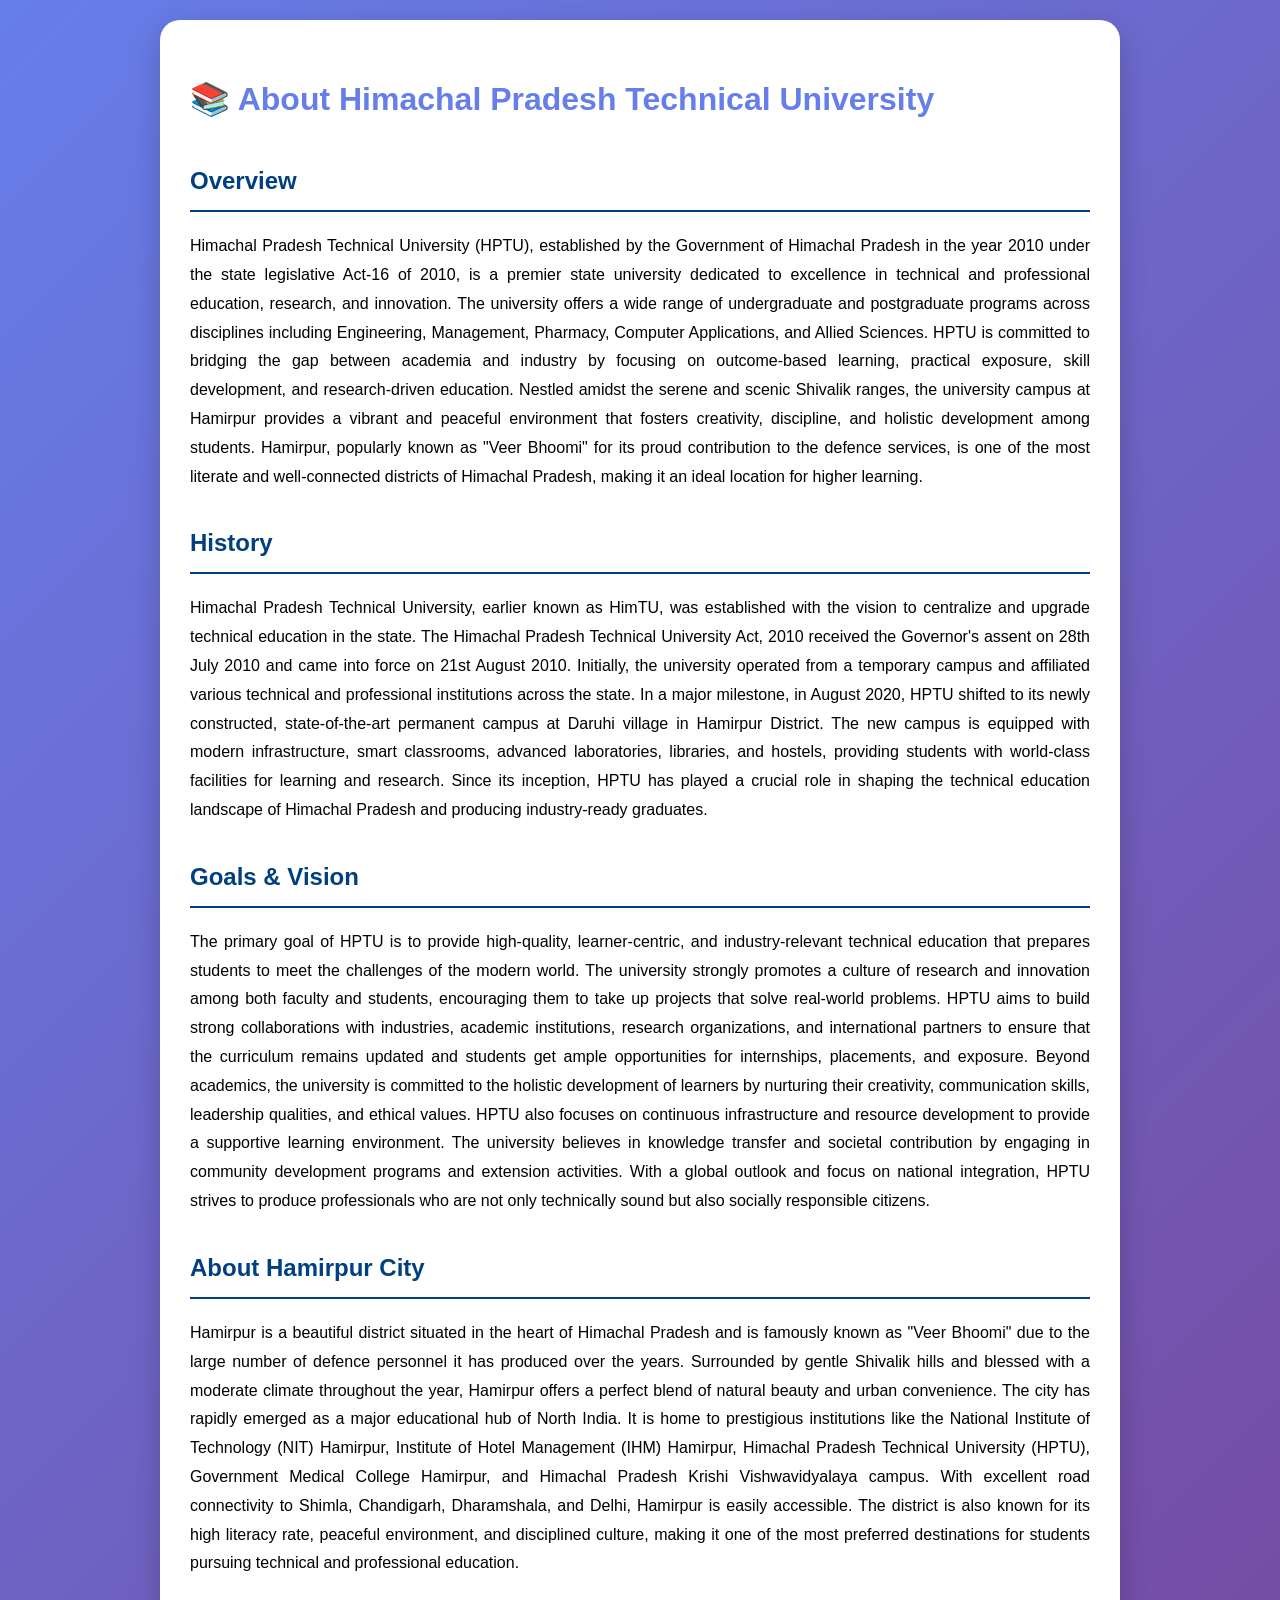
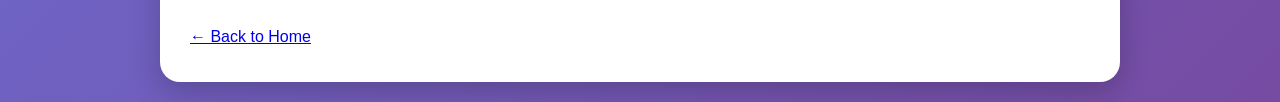
==== about.html @ 7ac1f54c "Add About page for HPTU This file contains the About page for Himachal Pradesh Technical University," ====
<!DOCTYPE html>
<html>
<head>
    <title>About HPTU - MCA Paper Wala</title>
    <link rel="stylesheet" href="style.css">
    <style>
        .about-content { max-width: 900px; margin: auto; line-height: 1.8; font-size: 16px; text-align: justify; }
        .about-content h2 { color: #004080; margin-top: 30px; border-bottom: 2px solid #004080; padding-bottom: 8px; }
    </style>
</head>
<body>
    <div class="container about-content">
        <h1>📚 About Himachal Pradesh Technical University</h1>

        <h2>Overview</h2>
        <p>Himachal Pradesh Technical University (HPTU), established by the Government of Himachal Pradesh in the year 2010 under the state legislative Act-16 of 2010, is a premier state university dedicated to excellence in technical and professional education, research, and innovation. The university offers a wide range of undergraduate and postgraduate programs across disciplines including Engineering, Management, Pharmacy, Computer Applications, and Allied Sciences. HPTU is committed to bridging the gap between academia and industry by focusing on outcome-based learning, practical exposure, skill development, and research-driven education. Nestled amidst the serene and scenic Shivalik ranges, the university campus at Hamirpur provides a vibrant and peaceful environment that fosters creativity, discipline, and holistic development among students. Hamirpur, popularly known as "Veer Bhoomi" for its proud contribution to the defence services, is one of the most literate and well-connected districts of Himachal Pradesh, making it an ideal location for higher learning.</p>

        <h2>History</h2>
        <p>Himachal Pradesh Technical University, earlier known as HimTU, was established with the vision to centralize and upgrade technical education in the state. The Himachal Pradesh Technical University Act, 2010 received the Governor's assent on 28th July 2010 and came into force on 21st August 2010. Initially, the university operated from a temporary campus and affiliated various technical and professional institutions across the state. In a major milestone, in August 2020, HPTU shifted to its newly constructed, state-of-the-art permanent campus at Daruhi village in Hamirpur District. The new campus is equipped with modern infrastructure, smart classrooms, advanced laboratories, libraries, and hostels, providing students with world-class facilities for learning and research. Since its inception, HPTU has played a crucial role in shaping the technical education landscape of Himachal Pradesh and producing industry-ready graduates.</p>

        <h2>Goals & Vision</h2>
        <p>The primary goal of HPTU is to provide high-quality, learner-centric, and industry-relevant technical education that prepares students to meet the challenges of the modern world. The university strongly promotes a culture of research and innovation among both faculty and students, encouraging them to take up projects that solve real-world problems. HPTU aims to build strong collaborations with industries, academic institutions, research organizations, and international partners to ensure that the curriculum remains updated and students get ample opportunities for internships, placements, and exposure. Beyond academics, the university is committed to the holistic development of learners by nurturing their creativity, communication skills, leadership qualities, and ethical values. HPTU also focuses on continuous infrastructure and resource development to provide a supportive learning environment. The university believes in knowledge transfer and societal contribution by engaging in community development programs and extension activities. With a global outlook and focus on national integration, HPTU strives to produce professionals who are not only technically sound but also socially responsible citizens.</p>

        <h2>About Hamirpur City</h2>
        <p>Hamirpur is a beautiful district situated in the heart of Himachal Pradesh and is famously known as "Veer Bhoomi" due to the large number of defence personnel it has produced over the years. Surrounded by gentle Shivalik hills and blessed with a moderate climate throughout the year, Hamirpur offers a perfect blend of natural beauty and urban convenience. The city has rapidly emerged as a major educational hub of North India. It is home to prestigious institutions like the National Institute of Technology (NIT) Hamirpur, Institute of Hotel Management (IHM) Hamirpur, Himachal Pradesh Technical University (HPTU), Government Medical College Hamirpur, and Himachal Pradesh Krishi Vishwavidyalaya campus. With excellent road connectivity to Shimla, Chandigarh, Dharamshala, and Delhi, Hamirpur is easily accessible. The district is also known for its high literacy rate, peaceful environment, and disciplined culture, making it one of the most preferred destinations for students pursuing technical and professional education.</p>

        <br>
        <a href="index.html" class="back-btn">← Back to Home</a>
    </div>
</body>
</html>
---- style.css ----
body {
    font-family: 'Segoe UI', sans-serif;
    background: linear-gradient(135deg, #667eea 0%, #764ba2 100%);
    margin: 0;
    padding: 20px;
}

.container {
    max-width: 650px;
    margin: 40px auto; /* ye line khud centre kar degi */
    background: white;
    padding: 30px;
    border-radius: 20px;
    box-shadow: 0 10px 30px rgba(0,0,0,0.2);
    text-align: center; /* heading centre */
}

h1 { color: #667eea; }

.paper-list { 
    list-style: none; 
    padding: 0; 
    display: inline-block; /* list centre */
    text-align: left; /* andar ka text left */
    width: 100%;
}

.paper-list li {
    margin: 12px 0;
    background: #f5f7ff;
    border-left: 5px solid #667eea;
    padding: 15px;
    border-radius: 10px;
}

.paper-list a { 
    text-decoration: none; 
    font-size: 16px; 
    color: #333; 
    font-weight: 600; 
}
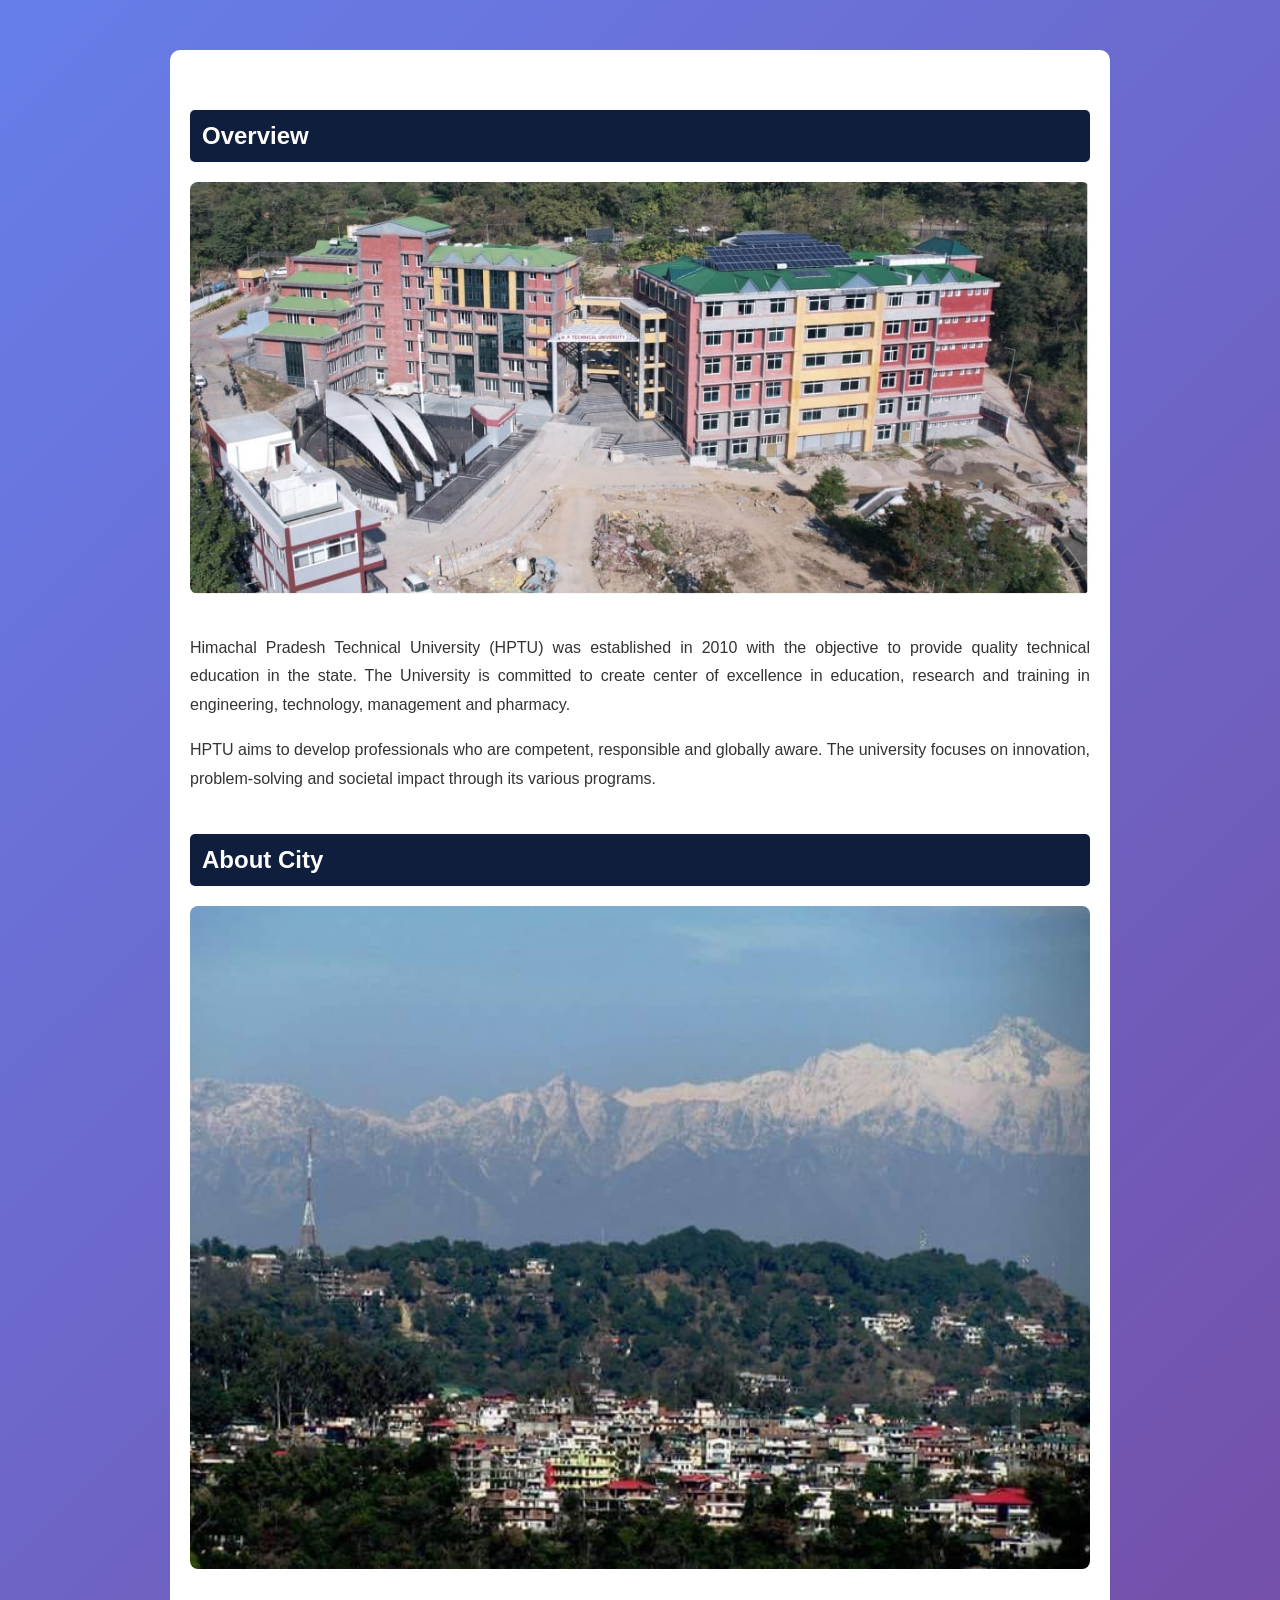
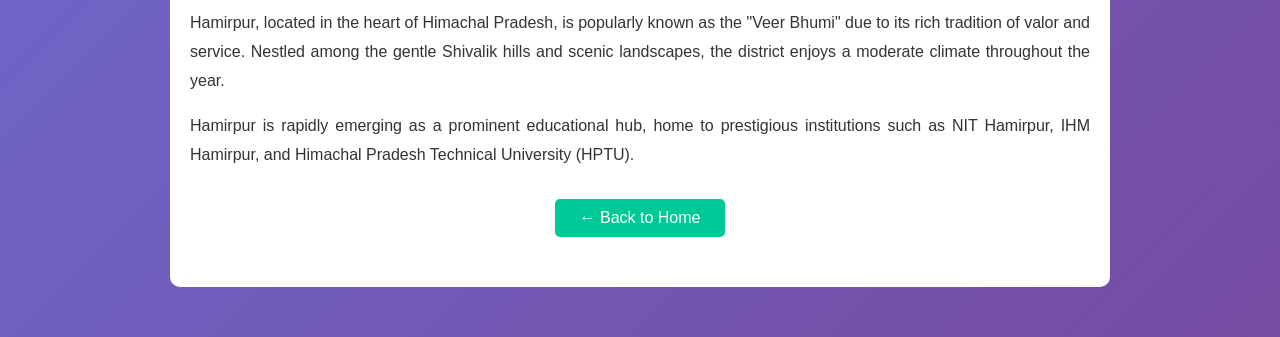
==== commit 4ceff32d: "Refactor about.html with updated title and layout Updated the title and improved the layout and styl" ====
--- a/about.html
+++ b/about.html
@@ -1,30 +1,35 @@
 <!DOCTYPE html>
 <html>
 <head>
-    <title>About HPTU - MCA Paper Wala</title>
+    <title>About - MCA Paper Wala</title>
     <link rel="stylesheet" href="style.css">
     <style>
-        .about-content { max-width: 900px; margin: auto; line-height: 1.8; font-size: 16px; text-align: justify; }
-        .about-content h2 { color: #004080; margin-top: 30px; border-bottom: 2px solid #004080; padding-bottom: 8px; }
+        .about-container { max-width: 900px; margin: 30px auto; padding: 20px; background: #fff; border-radius: 10px; }
+        .about-container h2 { background: #0f1e3d; color: white; padding: 12px; border-radius: 5px; margin-bottom: 20px; margin-top: 40px; }
+        .about-img { width: 100%; border-radius: 8px; margin-bottom: 20px; }
+        .about-text { font-size: 16px; line-height: 1.8; color: #333; text-align: justify; margin-bottom: 30px; }
+        .back-btn { display: block; width: 150px; margin: 30px auto; padding: 10px; background: #00c896; color: white; text-align: center; border-radius: 5px; text-decoration: none; }
     </style>
 </head>
 <body>
-    <div class="container about-content">
-        <h1>📚 About Himachal Pradesh Technical University</h1>
+    <div class="about-container">
 
+        <!-- 1. OVERVIEW SECTION -->
         <h2>Overview</h2>
-        <p>Himachal Pradesh Technical University (HPTU), established by the Government of Himachal Pradesh in the year 2010 under the state legislative Act-16 of 2010, is a premier state university dedicated to excellence in technical and professional education, research, and innovation. The university offers a wide range of undergraduate and postgraduate programs across disciplines including Engineering, Management, Pharmacy, Computer Applications, and Allied Sciences. HPTU is committed to bridging the gap between academia and industry by focusing on outcome-based learning, practical exposure, skill development, and research-driven education. Nestled amidst the serene and scenic Shivalik ranges, the university campus at Hamirpur provides a vibrant and peaceful environment that fosters creativity, discipline, and holistic development among students. Hamirpur, popularly known as "Veer Bhoomi" for its proud contribution to the defence services, is one of the most literate and well-connected districts of Himachal Pradesh, making it an ideal location for higher learning.</p>
+        <img src="Hptu Campus.jpg.jpeg" alt="HPTU Campus" class="about-img">
+        <div class="about-text">
+            <p>Himachal Pradesh Technical University (HPTU) was established in 2010 with the objective to provide quality technical education in the state. The University is committed to create center of excellence in education, research and training in engineering, technology, management and pharmacy.</p>
+            <p>HPTU aims to develop professionals who are competent, responsible and globally aware. The university focuses on innovation, problem-solving and societal impact through its various programs.</p>
+        </div>
 
-        <h2>History</h2>
-        <p>Himachal Pradesh Technical University, earlier known as HimTU, was established with the vision to centralize and upgrade technical education in the state. The Himachal Pradesh Technical University Act, 2010 received the Governor's assent on 28th July 2010 and came into force on 21st August 2010. Initially, the university operated from a temporary campus and affiliated various technical and professional institutions across the state. In a major milestone, in August 2020, HPTU shifted to its newly constructed, state-of-the-art permanent campus at Daruhi village in Hamirpur District. The new campus is equipped with modern infrastructure, smart classrooms, advanced laboratories, libraries, and hostels, providing students with world-class facilities for learning and research. Since its inception, HPTU has played a crucial role in shaping the technical education landscape of Himachal Pradesh and producing industry-ready graduates.</p>
+        <!-- 2. ABOUT CITY SECTION -->
+        <h2>About City</h2>
+        <img src="hamirpur.jpg.jpeg" alt="Hamirpur City" class="about-img">
+        <div class="about-text">
+            <p>Hamirpur, located in the heart of Himachal Pradesh, is popularly known as the "Veer Bhumi" due to its rich tradition of valor and service. Nestled among the gentle Shivalik hills and scenic landscapes, the district enjoys a moderate climate throughout the year.</p>
+            <p>Hamirpur is rapidly emerging as a prominent educational hub, home to prestigious institutions such as NIT Hamirpur, IHM Hamirpur, and Himachal Pradesh Technical University (HPTU).</p>
+        </div>
 
-        <h2>Goals & Vision</h2>
-        <p>The primary goal of HPTU is to provide high-quality, learner-centric, and industry-relevant technical education that prepares students to meet the challenges of the modern world. The university strongly promotes a culture of research and innovation among both faculty and students, encouraging them to take up projects that solve real-world problems. HPTU aims to build strong collaborations with industries, academic institutions, research organizations, and international partners to ensure that the curriculum remains updated and students get ample opportunities for internships, placements, and exposure. Beyond academics, the university is committed to the holistic development of learners by nurturing their creativity, communication skills, leadership qualities, and ethical values. HPTU also focuses on continuous infrastructure and resource development to provide a supportive learning environment. The university believes in knowledge transfer and societal contribution by engaging in community development programs and extension activities. With a global outlook and focus on national integration, HPTU strives to produce professionals who are not only technically sound but also socially responsible citizens.</p>
-
-        <h2>About Hamirpur City</h2>
-        <p>Hamirpur is a beautiful district situated in the heart of Himachal Pradesh and is famously known as "Veer Bhoomi" due to the large number of defence personnel it has produced over the years. Surrounded by gentle Shivalik hills and blessed with a moderate climate throughout the year, Hamirpur offers a perfect blend of natural beauty and urban convenience. The city has rapidly emerged as a major educational hub of North India. It is home to prestigious institutions like the National Institute of Technology (NIT) Hamirpur, Institute of Hotel Management (IHM) Hamirpur, Himachal Pradesh Technical University (HPTU), Government Medical College Hamirpur, and Himachal Pradesh Krishi Vishwavidyalaya campus. With excellent road connectivity to Shimla, Chandigarh, Dharamshala, and Delhi, Hamirpur is easily accessible. The district is also known for its high literacy rate, peaceful environment, and disciplined culture, making it one of the most preferred destinations for students pursuing technical and professional education.</p>
-
-        <br>
         <a href="index.html" class="back-btn">← Back to Home</a>
     </div>
 </body>
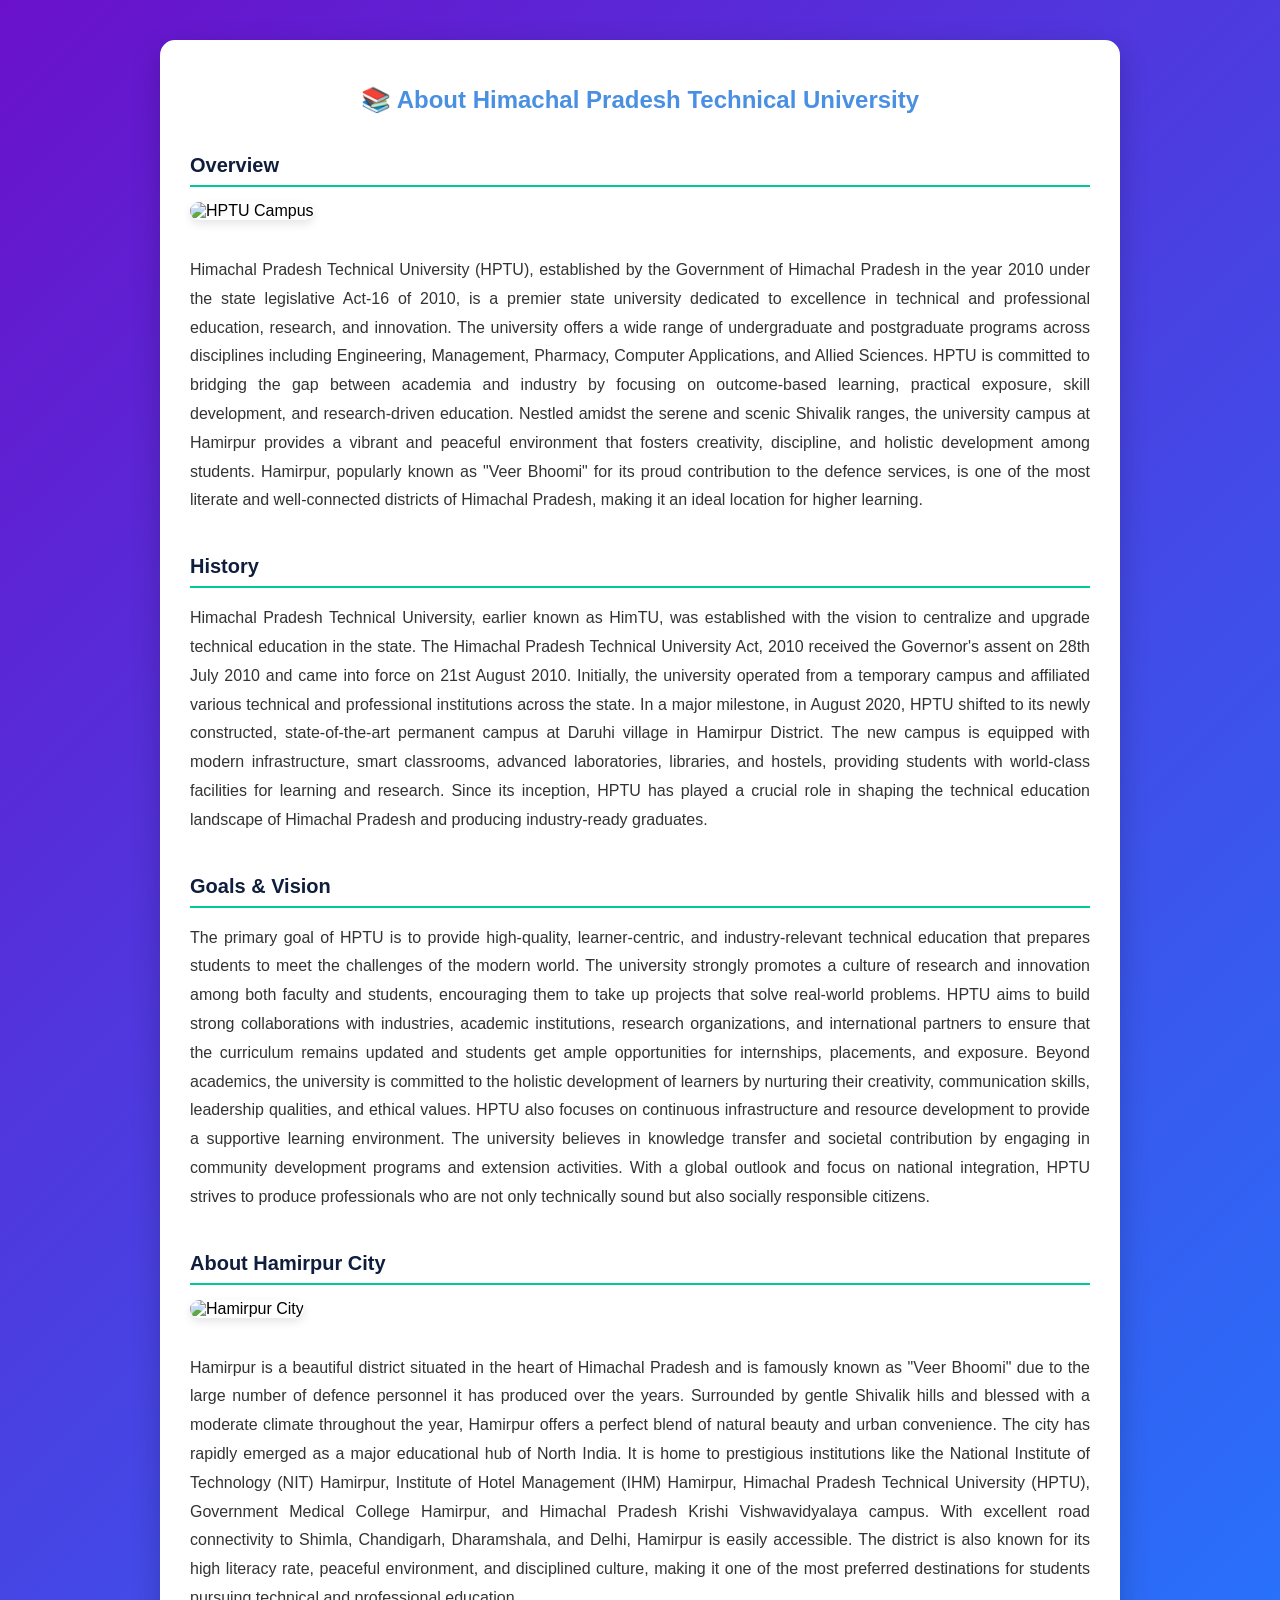
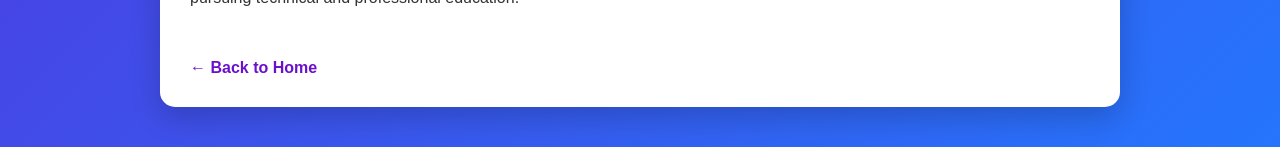
==== commit 5cb0212b: "Revamp About page layout and styles Updated the About page with a new layout and improved styling. E" ====
--- a/about.html
+++ b/about.html
@@ -4,31 +4,80 @@
     <title>About - MCA Paper Wala</title>
     <link rel="stylesheet" href="style.css">
     <style>
-        .about-container { max-width: 900px; margin: 30px auto; padding: 20px; background: #fff; border-radius: 10px; }
-        .about-container h2 { background: #0f1e3d; color: white; padding: 12px; border-radius: 5px; margin-bottom: 20px; margin-top: 40px; }
-        .about-img { width: 100%; border-radius: 8px; margin-bottom: 20px; }
-        .about-text { font-size: 16px; line-height: 1.8; color: #333; text-align: justify; margin-bottom: 30px; }
-        .back-btn { display: block; width: 150px; margin: 30px auto; padding: 10px; background: #00c896; color: white; text-align: center; border-radius: 5px; text-decoration: none; }
+        body { background: linear-gradient(135deg, #6a11cb 0%, #2575fc 100%); padding: 20px; font-family: Arial, sans-serif; }
+        .about-box { 
+            max-width: 900px; 
+            margin: 20px auto; 
+            background: white; 
+            border-radius: 15px; 
+            padding: 30px; 
+            box-shadow: 0 10px 30px rgba(0,0,0,0.2);
+        }
+        .main-title { 
+            color: #4a90e2; 
+            font-size: 24px; 
+            text-align: center; 
+            margin-bottom: 30px;
+            display: flex;
+            align-items: center;
+            justify-content: center;
+            gap: 10px;
+        }
+        .section-title { 
+            color: #0f1e3d; 
+            font-size: 20px; 
+            border-bottom: 2px solid #00c896;
+            padding-bottom: 8px;
+            margin-top: 40px;
+            margin-bottom: 15px;
+        }
+        .about-img { 
+            width: 100%; 
+            border-radius: 10px; 
+            margin-bottom: 20px; 
+            box-shadow: 0 4px 10px rgba(0,0,0,0.1);
+        }
+        .about-text { 
+            font-size: 16px; 
+            line-height: 1.8; 
+            color: #333; 
+            text-align: justify; 
+        }
+        .back-btn { 
+            display: inline-block; 
+            margin-top: 30px; 
+            color: #6a11cb; 
+            text-decoration: none; 
+            font-weight: bold;
+        }
+        .back-btn:hover { text-decoration: underline; }
     </style>
 </head>
 <body>
-    <div class="about-container">
+    <div class="about-box">
+        <h1 class="main-title">📚 About Himachal Pradesh Technical University</h1>
 
-        <!-- 1. OVERVIEW SECTION -->
-        <h2>Overview</h2>
-        <img src="Hptu Campus.jpg.jpeg" alt="HPTU Campus" class="about-img">
-        <div class="about-text">
-            <p>Himachal Pradesh Technical University (HPTU) was established in 2010 with the objective to provide quality technical education in the state. The University is committed to create center of excellence in education, research and training in engineering, technology, management and pharmacy.</p>
-            <p>HPTU aims to develop professionals who are competent, responsible and globally aware. The university focuses on innovation, problem-solving and societal impact through its various programs.</p>
-        </div>
+        <h2 class="section-title">Overview</h2>
+        <img src="hptu-campus.jpg" alt="HPTU Campus" class="about-img">
+        <p class="about-text">
+        Himachal Pradesh Technical University (HPTU), established by the Government of Himachal Pradesh in the year 2010 under the state legislative Act-16 of 2010, is a premier state university dedicated to excellence in technical and professional education, research, and innovation. The university offers a wide range of undergraduate and postgraduate programs across disciplines including Engineering, Management, Pharmacy, Computer Applications, and Allied Sciences. HPTU is committed to bridging the gap between academia and industry by focusing on outcome-based learning, practical exposure, skill development, and research-driven education. Nestled amidst the serene and scenic Shivalik ranges, the university campus at Hamirpur provides a vibrant and peaceful environment that fosters creativity, discipline, and holistic development among students. Hamirpur, popularly known as "Veer Bhoomi" for its proud contribution to the defence services, is one of the most literate and well-connected districts of Himachal Pradesh, making it an ideal location for higher learning.
+        </p>
 
-        <!-- 2. ABOUT CITY SECTION -->
-        <h2>About City</h2>
-        <img src="hamirpur.jpg.jpeg" alt="Hamirpur City" class="about-img">
-        <div class="about-text">
-            <p>Hamirpur, located in the heart of Himachal Pradesh, is popularly known as the "Veer Bhumi" due to its rich tradition of valor and service. Nestled among the gentle Shivalik hills and scenic landscapes, the district enjoys a moderate climate throughout the year.</p>
-            <p>Hamirpur is rapidly emerging as a prominent educational hub, home to prestigious institutions such as NIT Hamirpur, IHM Hamirpur, and Himachal Pradesh Technical University (HPTU).</p>
-        </div>
+        <h2 class="section-title">History</h2>
+        <p class="about-text">
+        Himachal Pradesh Technical University, earlier known as HimTU, was established with the vision to centralize and upgrade technical education in the state. The Himachal Pradesh Technical University Act, 2010 received the Governor's assent on 28th July 2010 and came into force on 21st August 2010. Initially, the university operated from a temporary campus and affiliated various technical and professional institutions across the state. In a major milestone, in August 2020, HPTU shifted to its newly constructed, state-of-the-art permanent campus at Daruhi village in Hamirpur District. The new campus is equipped with modern infrastructure, smart classrooms, advanced laboratories, libraries, and hostels, providing students with world-class facilities for learning and research. Since its inception, HPTU has played a crucial role in shaping the technical education landscape of Himachal Pradesh and producing industry-ready graduates.
+        </p>
+
+        <h2 class="section-title">Goals & Vision</h2>
+        <p class="about-text">
+        The primary goal of HPTU is to provide high-quality, learner-centric, and industry-relevant technical education that prepares students to meet the challenges of the modern world. The university strongly promotes a culture of research and innovation among both faculty and students, encouraging them to take up projects that solve real-world problems. HPTU aims to build strong collaborations with industries, academic institutions, research organizations, and international partners to ensure that the curriculum remains updated and students get ample opportunities for internships, placements, and exposure. Beyond academics, the university is committed to the holistic development of learners by nurturing their creativity, communication skills, leadership qualities, and ethical values. HPTU also focuses on continuous infrastructure and resource development to provide a supportive learning environment. The university believes in knowledge transfer and societal contribution by engaging in community development programs and extension activities. With a global outlook and focus on national integration, HPTU strives to produce professionals who are not only technically sound but also socially responsible citizens.
+        </p>
+
+        <h2 class="section-title">About Hamirpur City</h2>
+        <img src="hamirpur.jpg" alt="Hamirpur City" class="about-img">
+        <p class="about-text">
+        Hamirpur is a beautiful district situated in the heart of Himachal Pradesh and is famously known as "Veer Bhoomi" due to the large number of defence personnel it has produced over the years. Surrounded by gentle Shivalik hills and blessed with a moderate climate throughout the year, Hamirpur offers a perfect blend of natural beauty and urban convenience. The city has rapidly emerged as a major educational hub of North India. It is home to prestigious institutions like the National Institute of Technology (NIT) Hamirpur, Institute of Hotel Management (IHM) Hamirpur, Himachal Pradesh Technical University (HPTU), Government Medical College Hamirpur, and Himachal Pradesh Krishi Vishwavidyalaya campus. With excellent road connectivity to Shimla, Chandigarh, Dharamshala, and Delhi, Hamirpur is easily accessible. The district is also known for its high literacy rate, peaceful environment, and disciplined culture, making it one of the most preferred destinations for students pursuing technical and professional education.
+        </p>
 
         <a href="index.html" class="back-btn">← Back to Home</a>
     </div>
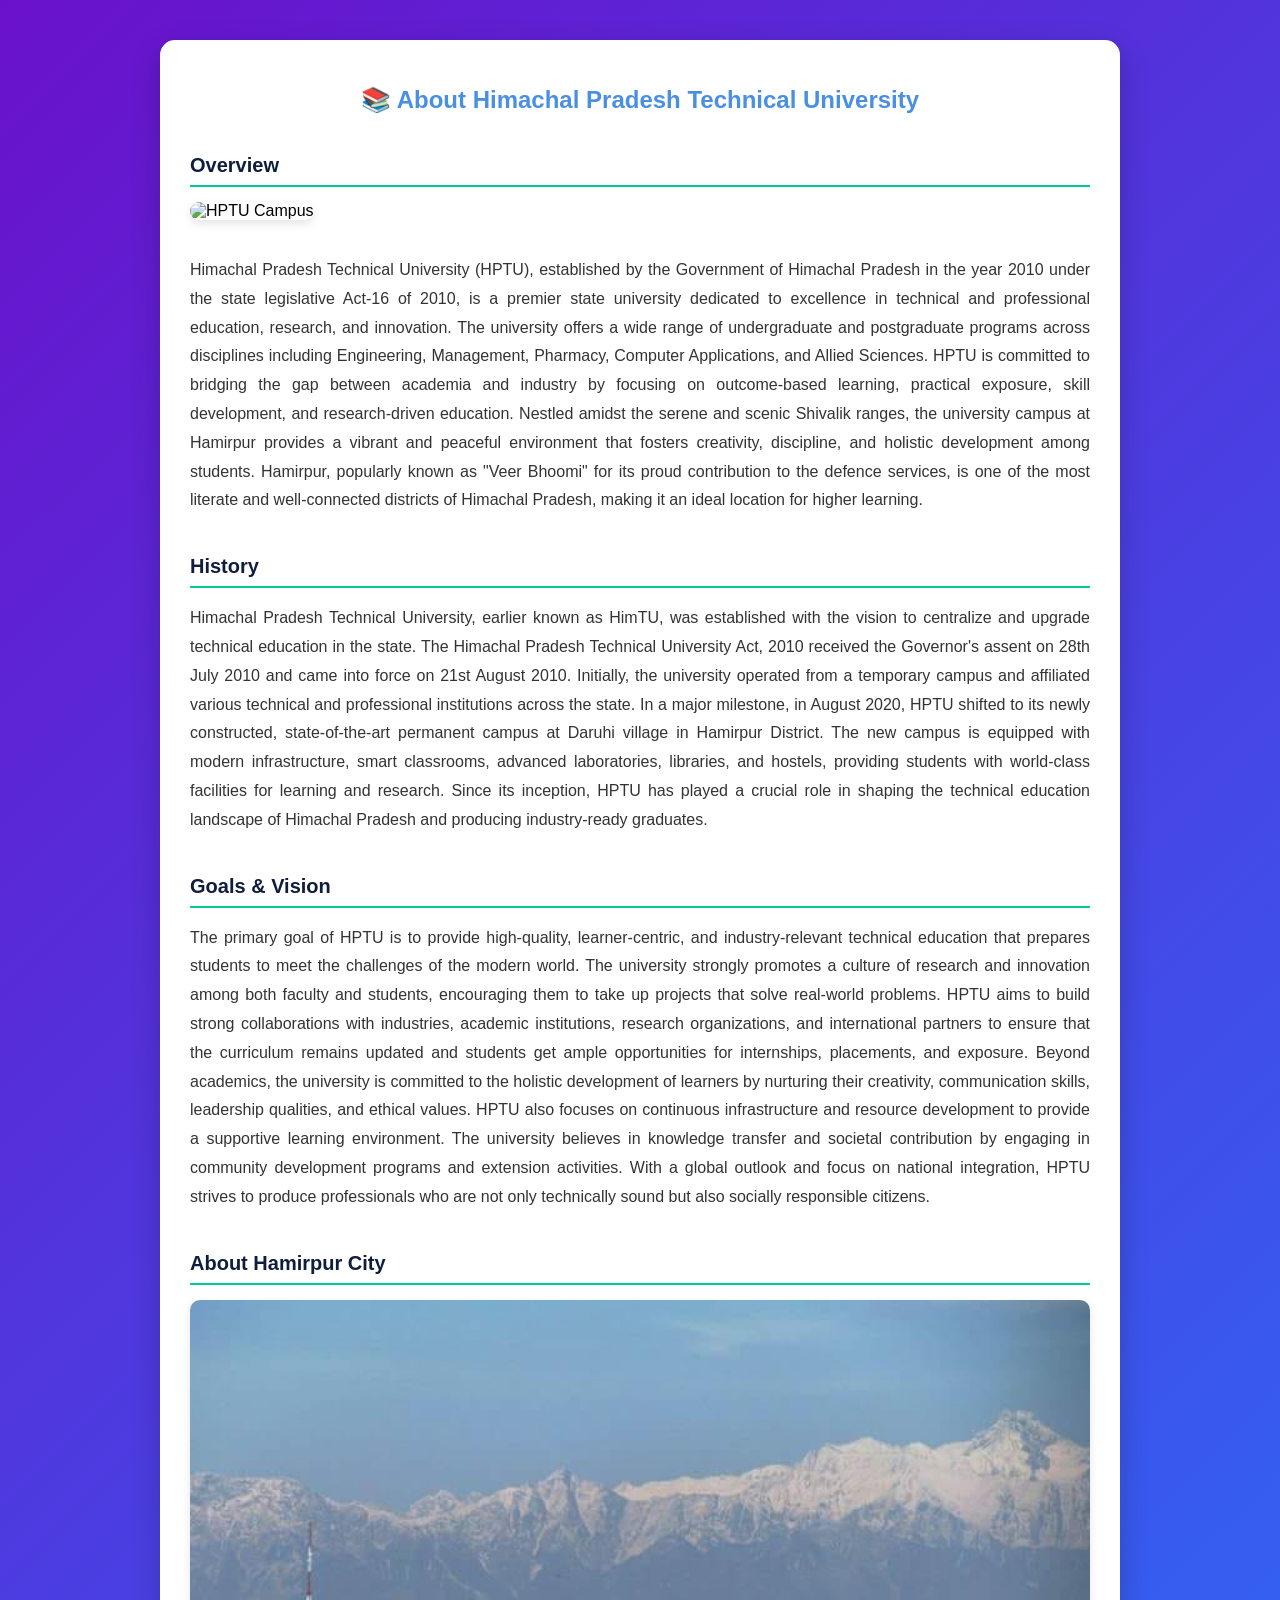
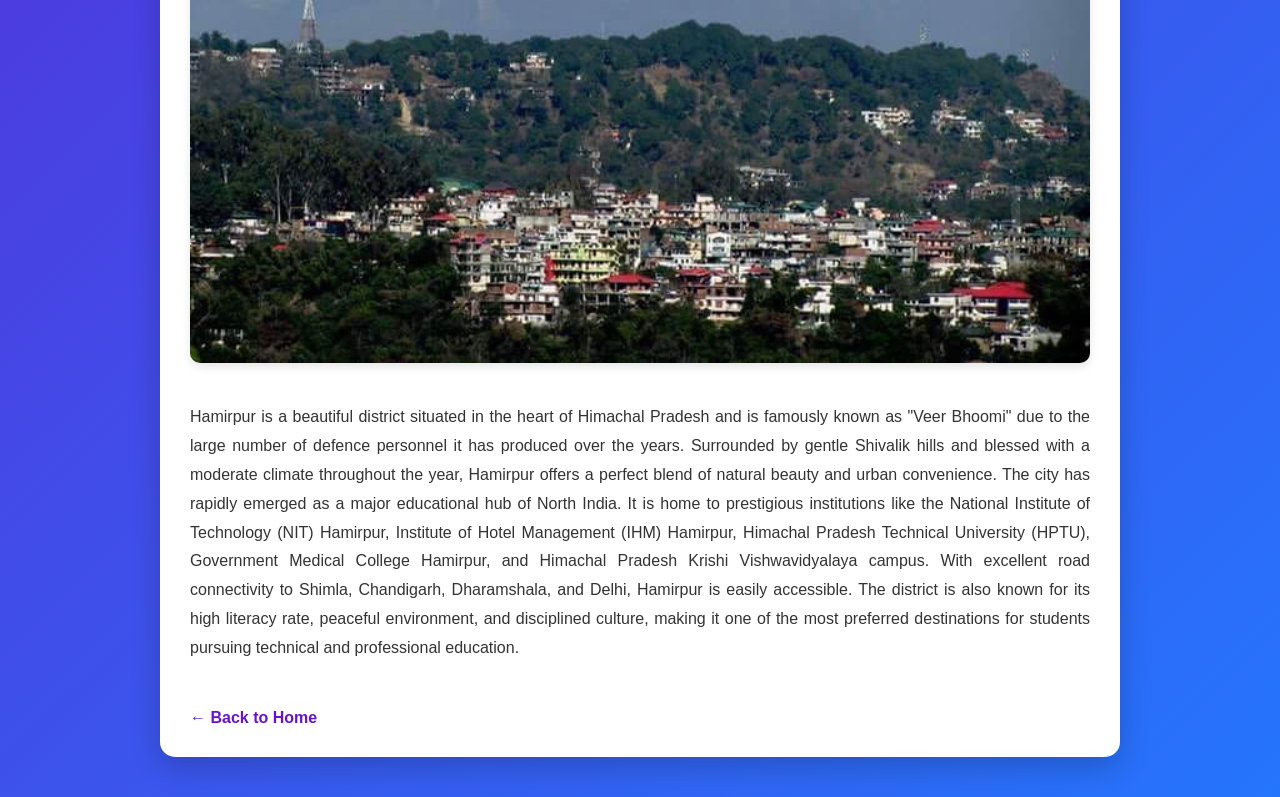
==== commit a6de82fd: "Update image sources in about.html" ====
--- a/about.html
+++ b/about.html
@@ -58,7 +58,7 @@
         <h1 class="main-title">📚 About Himachal Pradesh Technical University</h1>
 
         <h2 class="section-title">Overview</h2>
-        <img src="hptu-campus.jpg" alt="HPTU Campus" class="about-img">
+        <img src="Hptu campus.jpg.jpeg" alt="HPTU Campus" class="about-img">
         <p class="about-text">
         Himachal Pradesh Technical University (HPTU), established by the Government of Himachal Pradesh in the year 2010 under the state legislative Act-16 of 2010, is a premier state university dedicated to excellence in technical and professional education, research, and innovation. The university offers a wide range of undergraduate and postgraduate programs across disciplines including Engineering, Management, Pharmacy, Computer Applications, and Allied Sciences. HPTU is committed to bridging the gap between academia and industry by focusing on outcome-based learning, practical exposure, skill development, and research-driven education. Nestled amidst the serene and scenic Shivalik ranges, the university campus at Hamirpur provides a vibrant and peaceful environment that fosters creativity, discipline, and holistic development among students. Hamirpur, popularly known as "Veer Bhoomi" for its proud contribution to the defence services, is one of the most literate and well-connected districts of Himachal Pradesh, making it an ideal location for higher learning.
         </p>
@@ -74,7 +74,7 @@
         </p>
 
         <h2 class="section-title">About Hamirpur City</h2>
-        <img src="hamirpur.jpg" alt="Hamirpur City" class="about-img">
+        <img src="hamirpur.jpg.jpeg" alt="Hamirpur City" class="about-img">
         <p class="about-text">
         Hamirpur is a beautiful district situated in the heart of Himachal Pradesh and is famously known as "Veer Bhoomi" due to the large number of defence personnel it has produced over the years. Surrounded by gentle Shivalik hills and blessed with a moderate climate throughout the year, Hamirpur offers a perfect blend of natural beauty and urban convenience. The city has rapidly emerged as a major educational hub of North India. It is home to prestigious institutions like the National Institute of Technology (NIT) Hamirpur, Institute of Hotel Management (IHM) Hamirpur, Himachal Pradesh Technical University (HPTU), Government Medical College Hamirpur, and Himachal Pradesh Krishi Vishwavidyalaya campus. With excellent road connectivity to Shimla, Chandigarh, Dharamshala, and Delhi, Hamirpur is easily accessible. The district is also known for its high literacy rate, peaceful environment, and disciplined culture, making it one of the most preferred destinations for students pursuing technical and professional education.
         </p>
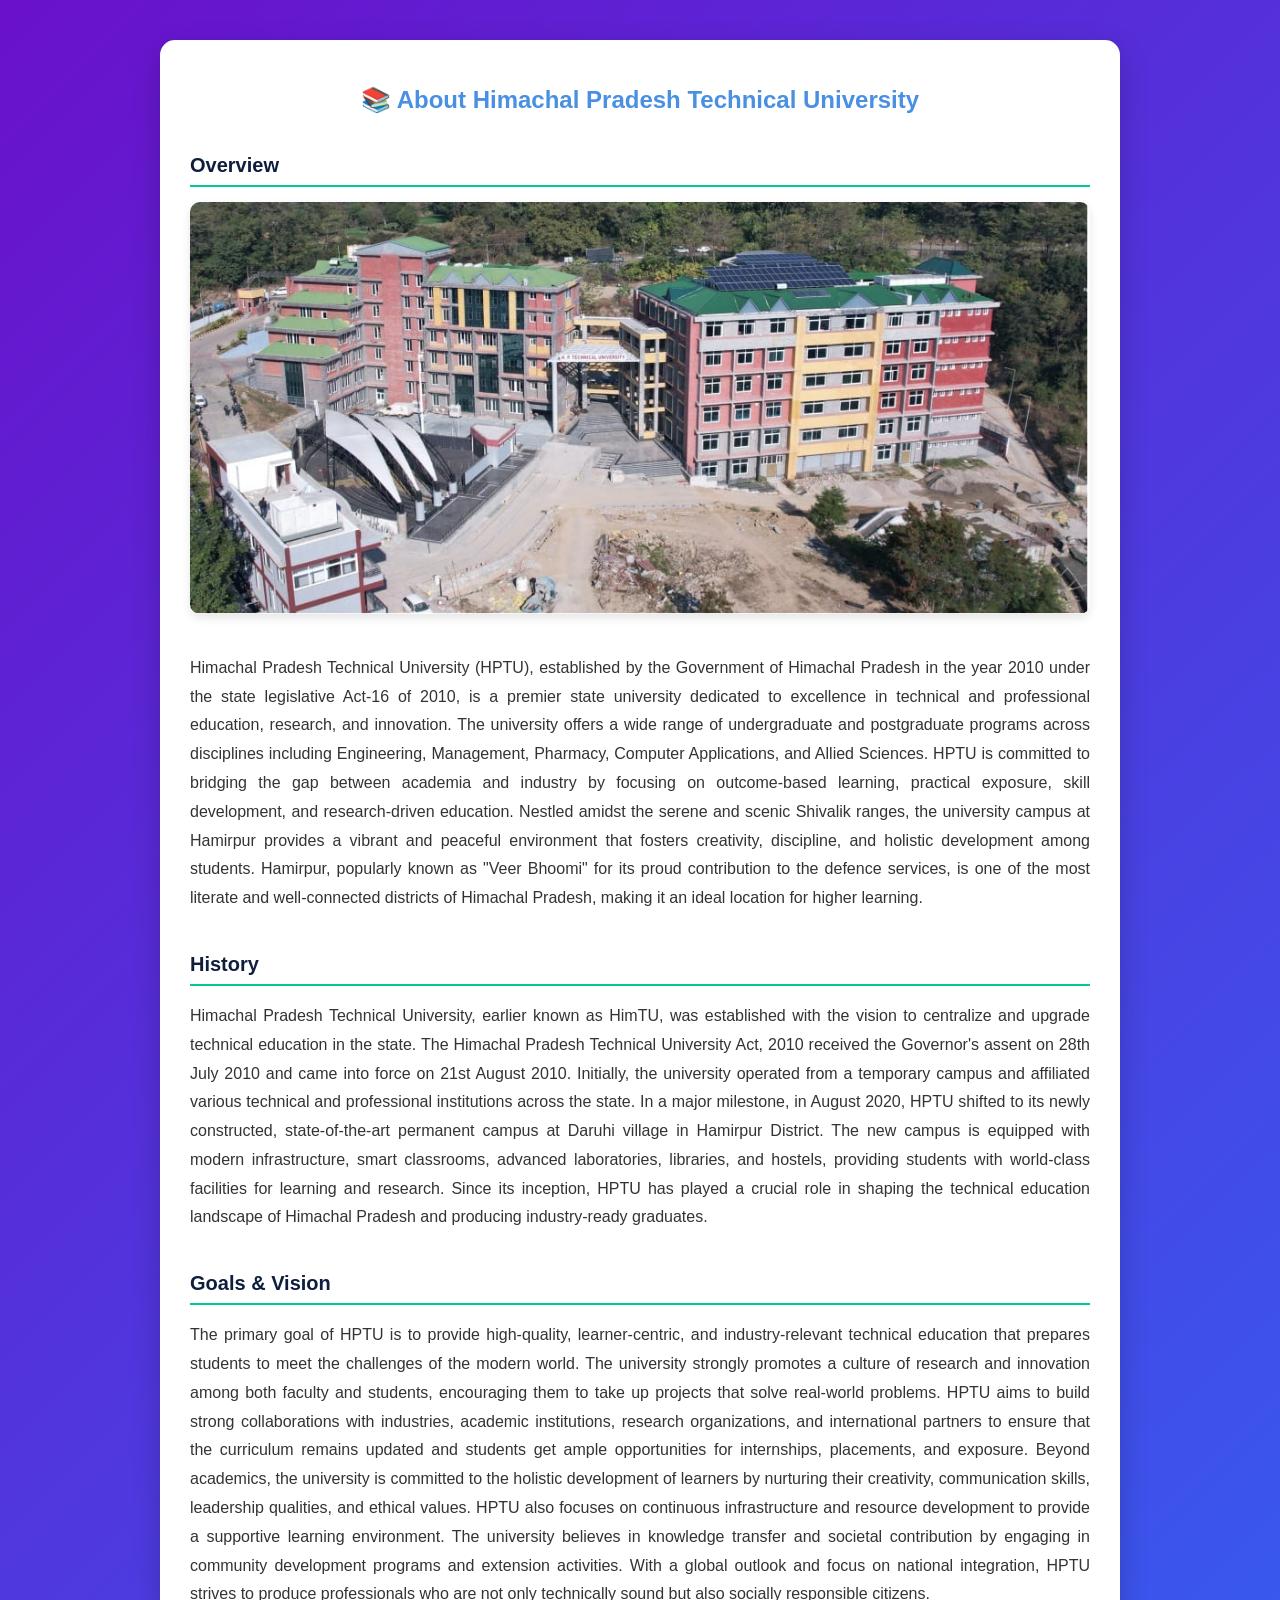
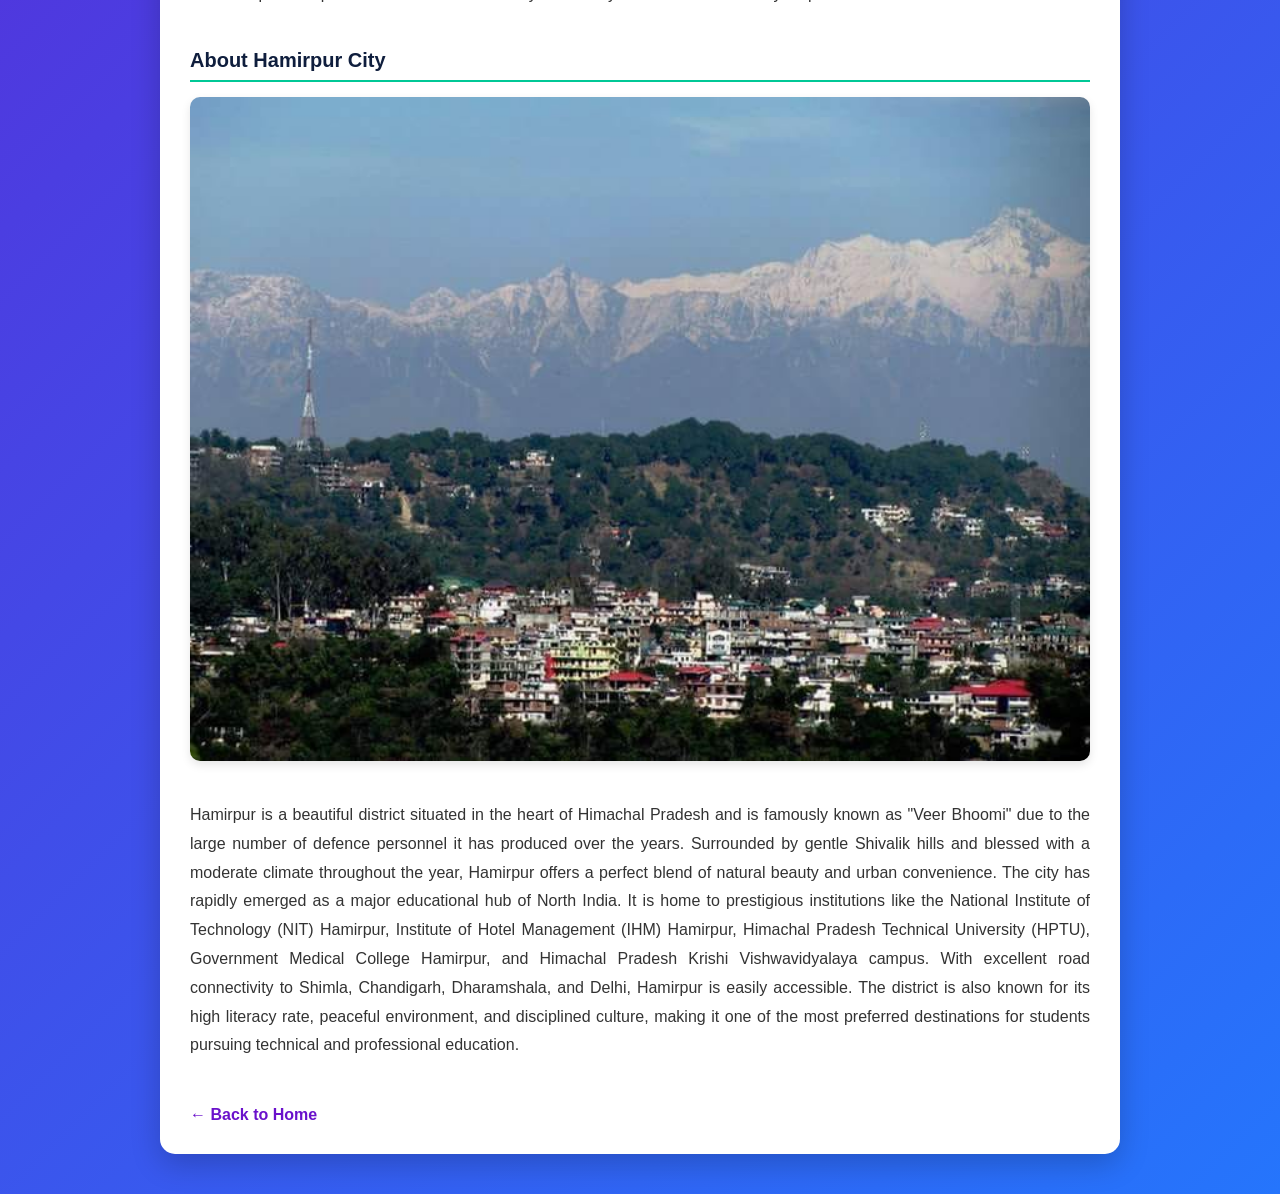
==== commit 6ff42e51: "Update about.html" ====
--- a/about.html
+++ b/about.html
@@ -58,7 +58,7 @@
         <h1 class="main-title">📚 About Himachal Pradesh Technical University</h1>
 
         <h2 class="section-title">Overview</h2>
-        <img src="Hptu campus.jpg.jpeg" alt="HPTU Campus" class="about-img">
+        <img src="Hptu Campus.jpg.jpeg" alt="HPTU Campus" class="about-img">
         <p class="about-text">
         Himachal Pradesh Technical University (HPTU), established by the Government of Himachal Pradesh in the year 2010 under the state legislative Act-16 of 2010, is a premier state university dedicated to excellence in technical and professional education, research, and innovation. The university offers a wide range of undergraduate and postgraduate programs across disciplines including Engineering, Management, Pharmacy, Computer Applications, and Allied Sciences. HPTU is committed to bridging the gap between academia and industry by focusing on outcome-based learning, practical exposure, skill development, and research-driven education. Nestled amidst the serene and scenic Shivalik ranges, the university campus at Hamirpur provides a vibrant and peaceful environment that fosters creativity, discipline, and holistic development among students. Hamirpur, popularly known as "Veer Bhoomi" for its proud contribution to the defence services, is one of the most literate and well-connected districts of Himachal Pradesh, making it an ideal location for higher learning.
         </p>
